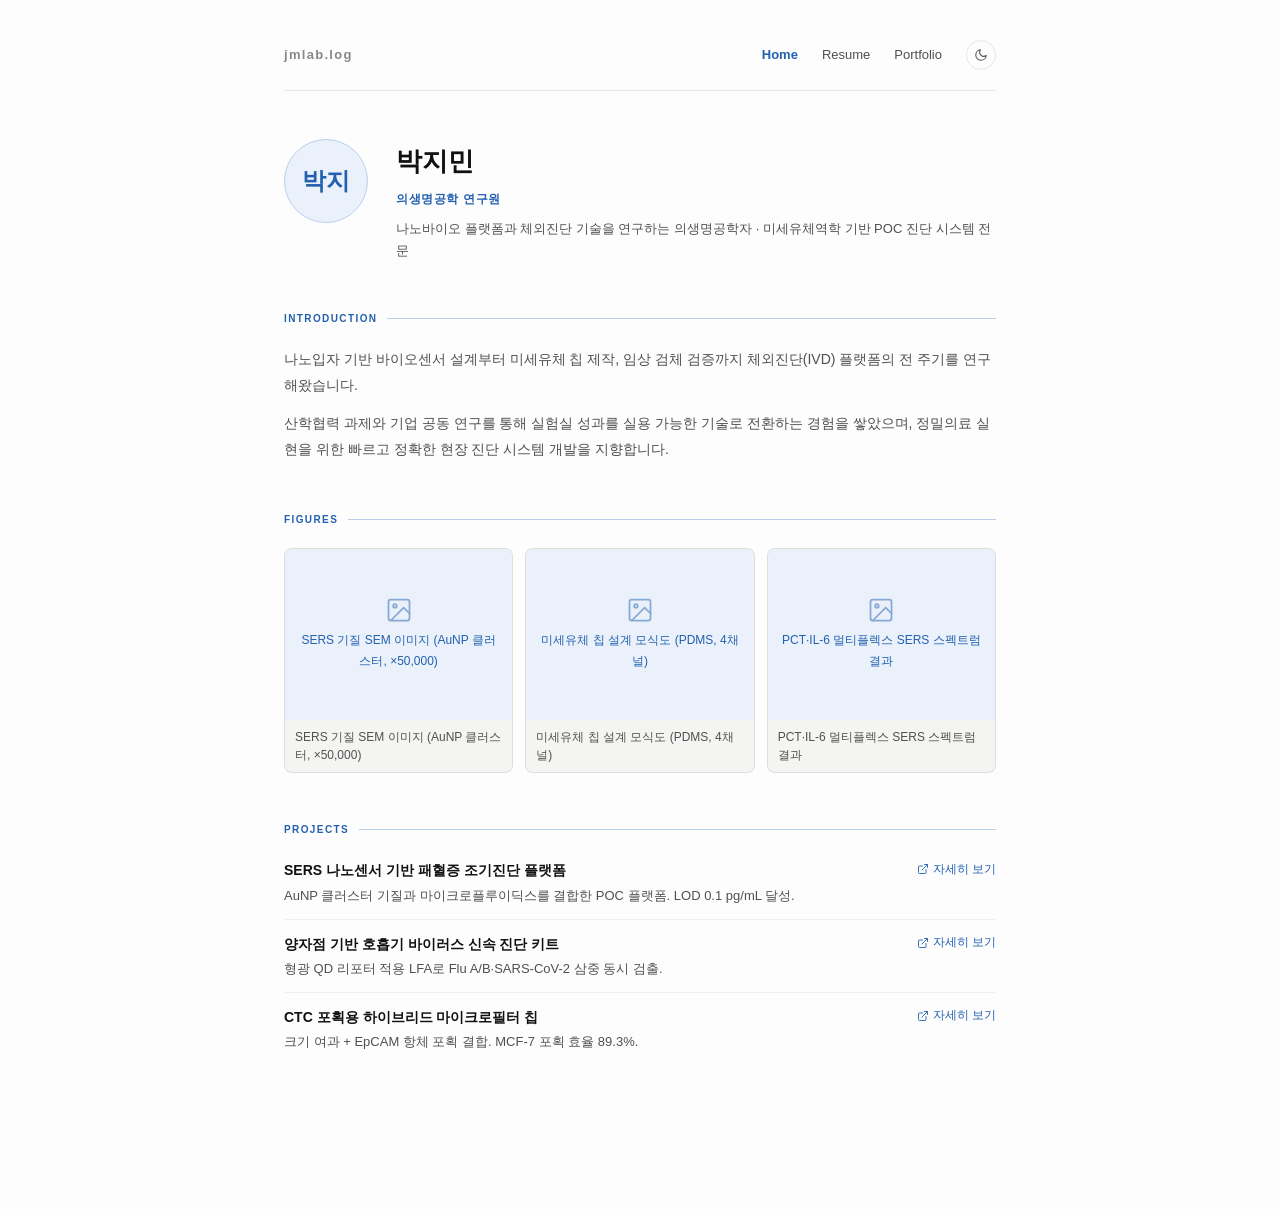
==== index.html @ 6c027d9c "init: sample template" ====
<!DOCTYPE html>
<html lang="ko">
<head>
  <meta charset="UTF-8" />
  <meta name="viewport" content="width=device-width, initial-scale=1.0" />
  <title>Home | jmlab.log</title>
  <meta name="description" content="박지민 의생명공학 연구원 포트폴리오 — 나노바이오 플랫폼 · POC 진단 · 미세유체역학" />
  <link rel="stylesheet" href="./style.css">
  <style>
    /* HERO */
    .hero { display: grid; grid-template-columns: 84px 1fr; gap: 1.75rem; align-items: start; margin-bottom: 3rem; }
    .avatar {
      width: 84px; height: 84px; border-radius: 50%;
      background: var(--accent-light); border: .5px solid var(--accent-soft);
      display: flex; align-items: center; justify-content: center;
      font-size: 24px; font-weight: 700; color: var(--accent); flex-shrink: 0;
    }
    .hero-name  { font-size: 26px; font-weight: 700; margin-bottom: 4px; }
    .hero-role  { font-size: 12px; font-weight: 700; color: var(--accent); letter-spacing: .05em; margin-bottom: 8px; }
    .hero-desc  { font-size: 13px; color: var(--text-2); line-height: 1.7; }

    /* INTRODUCTION */
    .intro-text { font-size: var(--fs); color: var(--text-2); line-height: 1.85; }
    .intro-text p + p { margin-top: .75rem; }

    /* FIGURES */
    .figures-grid { display: grid; grid-template-columns: repeat(auto-fill, minmax(200px, 1fr)); gap: 12px; }
    .figure-card { border: .5px solid var(--border); border-radius: var(--radius); overflow: hidden; background: var(--bg-2); }
    .figure-card img { width: 100%; aspect-ratio: 4/3; object-fit: cover; display: block; }
    .figure-placeholder {
      width: 100%; aspect-ratio: 4/3;
      background: var(--accent-light);
      display: flex; flex-direction: column; align-items: center; justify-content: center;
      gap: 6px; color: var(--accent); font-size: 12px;
      text-align: center; padding: 0 14px;
    }
    .figure-placeholder svg { width: 28px; height: 28px; opacity: .5; }
    .figure-caption { font-size: 12px; color: var(--text-2); padding: 8px 10px; line-height: 1.5; }

    /* PROJECTS */
    .project-list { display: flex; flex-direction: column; }
    .project-item {
      display: flex; justify-content: space-between; align-items: baseline;
      flex-wrap: wrap; gap: 8px; padding: 12px 0; border-top: .5px solid var(--border-s);
    }
    .project-item:first-child { border-top: none; padding-top: 0; }
    .project-body { flex: 1; }
    .project-title { font-size: var(--fs); font-weight: 700; margin-bottom: 3px; }
    .project-desc  { font-size: 13px; color: var(--text-2); line-height: 1.6; }
    .project-link {
      display: inline-flex; align-items: center; gap: 4px;
      font-size: 12px; color: var(--accent); text-decoration: none; white-space: nowrap; flex-shrink: 0;
    }
    .project-link:hover { text-decoration: underline; }
    .project-link svg { width: 12px; height: 12px; }

    .section { margin-bottom: 3rem; }

    @media (max-width: 560px) {
      .hero { grid-template-columns: 1fr; }
      .avatar { width: 64px; height: 64px; font-size: 20px; }
      .figures-grid { grid-template-columns: 1fr 1fr; }
    }
  </style>
</head>
<body>
<div class="page" id="app"></div>
<script src="./main.js"></script>
<script>
function imgError(img, idx){
  const cap = esc(window._figCaptions[idx]);
  img.parentElement.innerHTML =
    `<div class="figure-placeholder">${SVG.img}<span>${cap}</span></div>` +
    `<div class="figure-caption">${cap}</div>`;
}

function render(d){
  applyTheme(d.theme);
  const h = d.home;

  window._figCaptions = h.figures.map(f => f.caption);
  const figuresHTML = h.figures.map((f, i) => `
    <div class="figure-card">
      <img src="${esc(f.src)}" alt="${esc(f.caption)}" onerror="imgError(this,${i})">
      <div class="figure-caption">${esc(f.caption)}</div>
    </div>`).join('');

  const projectsHTML = h.projects.map(p => `
    <div class="project-item">
      <div class="project-body">
        <div class="project-title">${esc(p.title)}</div>
        <div class="project-desc">${esc(p.desc)}</div>
      </div>
      <a class="project-link" href="${esc(p.link)}">${SVG.link} 자세히 보기</a>
    </div>`).join('');

  const introParas = h.introduction.split('\n\n').map(p=>`<p>${esc(p)}</p>`).join('');

  document.getElementById('app').innerHTML = `
    ${navHTML(d.meta.siteName, 'Home')}

    <div class="hero">
      <div class="avatar">${esc(d.profile.initials)}</div>
      <div>
        <h1 class="hero-name">${esc(d.profile.name)}</h1>
        <div class="hero-role">${esc(d.profile.title)}</div>
        <p class="hero-desc">${esc(d.profile.tagline)}</p>
      </div>
    </div>

    <section class="section">
      <div class="section-label">Introduction</div>
      <div class="intro-text">${introParas}</div>
    </section>

    <section class="section">
      <div class="section-label">Figures</div>
      <div class="figures-grid">${figuresHTML}</div>
    </section>

    <section class="section">
      <div class="section-label">Projects</div>
      <div class="project-list">${projectsHTML}</div>
    </section>
  `;
}

fetchData(render);
</script>
</body>
</html>
---- style.css ----
*, *::before, *::after { box-sizing: border-box; margin: 0; padding: 0; }
:root {
  --accent:       #2361b0;
  --accent-light: #EAF1FB;
  --accent-soft:  #B8D0EE;
  --text-1:       #111111;
  --text-2:       #505050;
  --text-3:       #888888;
  --bg:           #fdfdfd;
  --bg-2:         #F4F4F2;
  --border:       rgba(0,0,0,0.09);
  --border-s:     rgba(0,0,0,0.05);
  --font:         'Malgun Gothic','맑은 고딕',-apple-system,sans-serif;
  --fs:           14px;
  --radius:       8px;
  --pill:         99px;
  --max-w:        760px;
}
html[data-theme="dark"] {
  --accent:       #6BA4D8;
  --accent-light: #0D1E2E;
  --accent-soft:  #1C3A54;
  --text-1:       #EEEEEE;
  --text-2:       #AAAAAA;
  --text-3:       #666666;
  --bg:           #141414;
  --bg-2:         #1E1E1E;
  --border:       rgba(255,255,255,0.10);
  --border-s:     rgba(255,255,255,0.05);
}
html { scroll-behavior: smooth; }
body {
  font-family: var(--font);
  font-size: var(--fs);
  line-height: 1.75;
  color: var(--text-1);
  background: var(--bg);
  -webkit-font-smoothing: antialiased;
  transition: background .2s, color .2s;
}
.page { max-width: var(--max-w); margin: 0 auto; padding: 2.5rem 1.5rem 6rem; }

/* NAV */
nav {
  display: flex; justify-content: space-between; align-items: center;
  margin-bottom: 3rem; padding-bottom: 1.25rem;
  border-bottom: .5px solid var(--border);
}
.nav-brand { font-size: 13px; font-weight: 700; color: var(--text-3); letter-spacing: .1em; text-decoration: none; }
.nav-links  { display: flex; align-items: center; gap: 1.5rem; }
.nav-links a { font-size: 13px; color: var(--text-2); text-decoration: none; transition: color .15s; }
.nav-links a:hover, .nav-links a.active { color: var(--accent); font-weight: 700; }
.icon-btn {
  display: inline-flex; align-items: center; justify-content: center;
  width: 30px; height: 30px; background: transparent;
  border: .5px solid var(--border); border-radius: var(--pill);
  cursor: pointer; color: var(--text-2); font-family: var(--font);
  transition: color .15s, border-color .15s, background .15s;
}
.icon-btn:hover { color: var(--accent); border-color: var(--accent-soft); background: var(--accent-light); }
.icon-btn svg { width: 14px; height: 14px; }

/* SECTION */
.section { margin-bottom: 2.75rem; }
.section-label {
  display: flex; align-items: center; gap: 10px;
  font-size: 10px; font-weight: 700; letter-spacing: .14em;
  color: var(--accent); text-transform: uppercase; margin-bottom: 1.25rem;
}
.section-label::after { content: ''; flex: 1; height: .5px; background: var(--accent-soft); }

/* TAG (공통 — resume, portfolio) */
.tag {
  font-size: 11px; color: var(--text-2); background: var(--bg-2);
  border: .5px solid var(--border); padding: 3px 9px; border-radius: var(--radius);
}

@media (max-width: 560px) {
  nav { flex-direction: column; align-items: flex-start; gap: 12px; }
}
@media print {
  * { -webkit-print-color-adjust: exact; print-color-adjust: exact; }
  .icon-btn { display: none !important; }
  body { font-size: 11pt; background: #fff; color: #111; }
  .page { padding: 0; max-width: 100%; }
  @page { size: A4; margin: 18mm 20mm; }
}
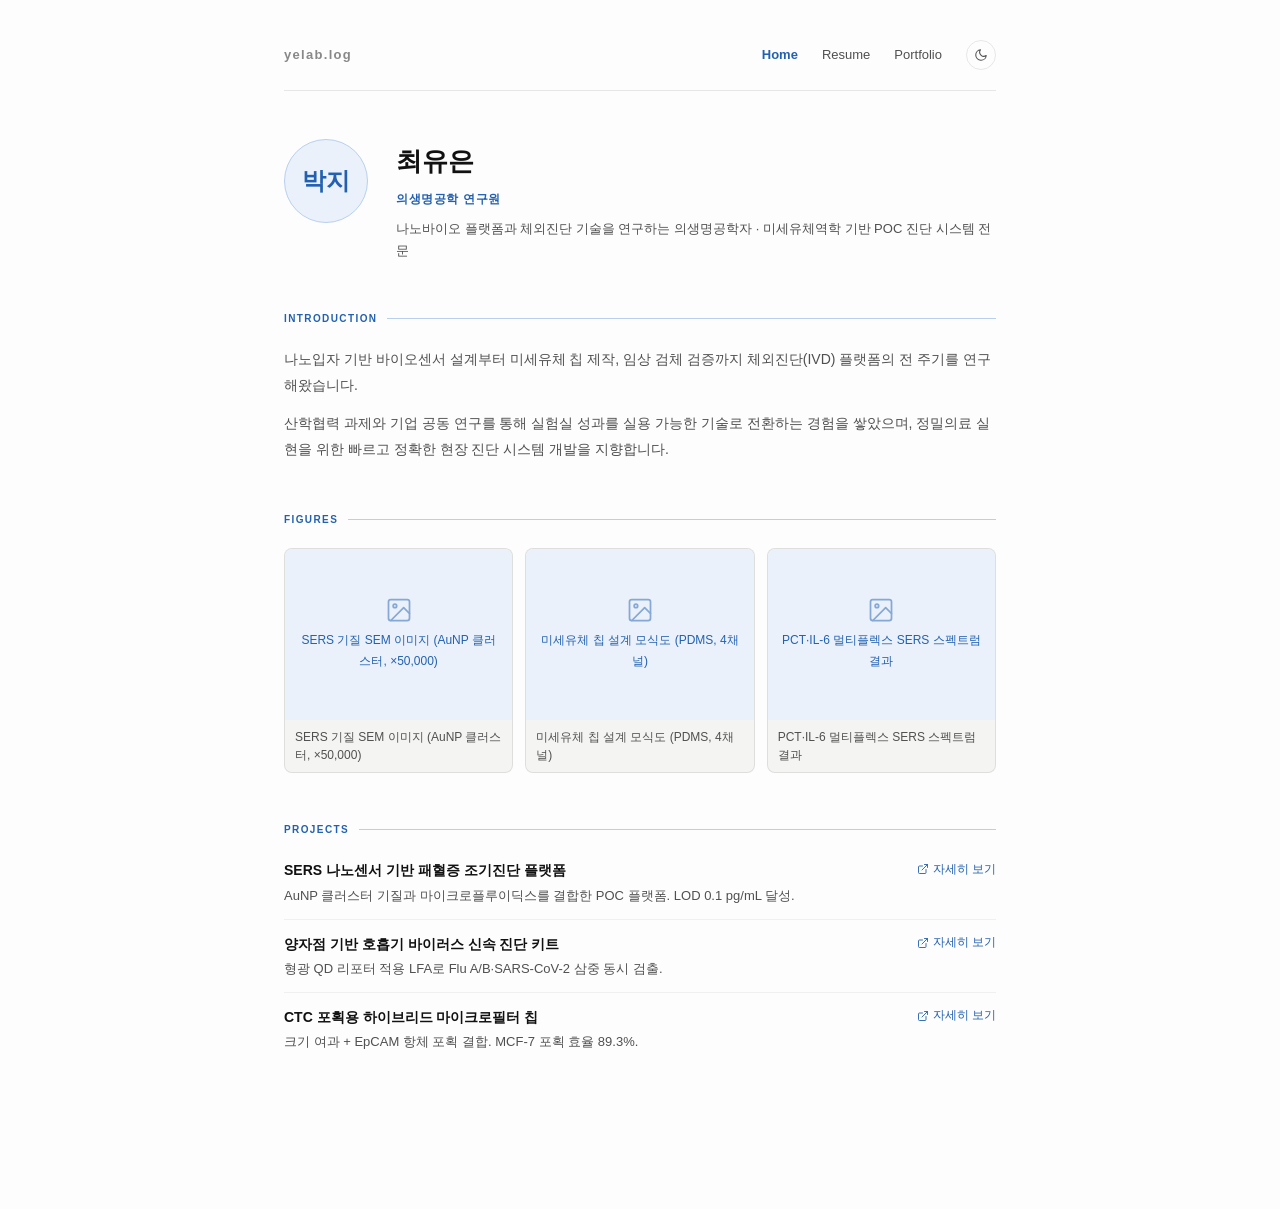
==== commit 152a9f85: "fix: dark mode, pdf 저장 버튼 ui" ====
--- a/index.html
+++ b/index.html
@@ -3,8 +3,8 @@
 <head>
   <meta charset="UTF-8" />
   <meta name="viewport" content="width=device-width, initial-scale=1.0" />
-  <title>Home | jmlab.log</title>
-  <meta name="description" content="박지민 의생명공학 연구원 포트폴리오 — 나노바이오 플랫폼 · POC 진단 · 미세유체역학" />
+  <title>Home | yelab.log</title>
+  <meta name="description" content="최유은 의생명공학 연구원 포트폴리오 — 나노바이오 플랫폼 · POC 진단 · 미세유체역학" />
   <link rel="stylesheet" href="./style.css">
   <style>
     /* HERO */
